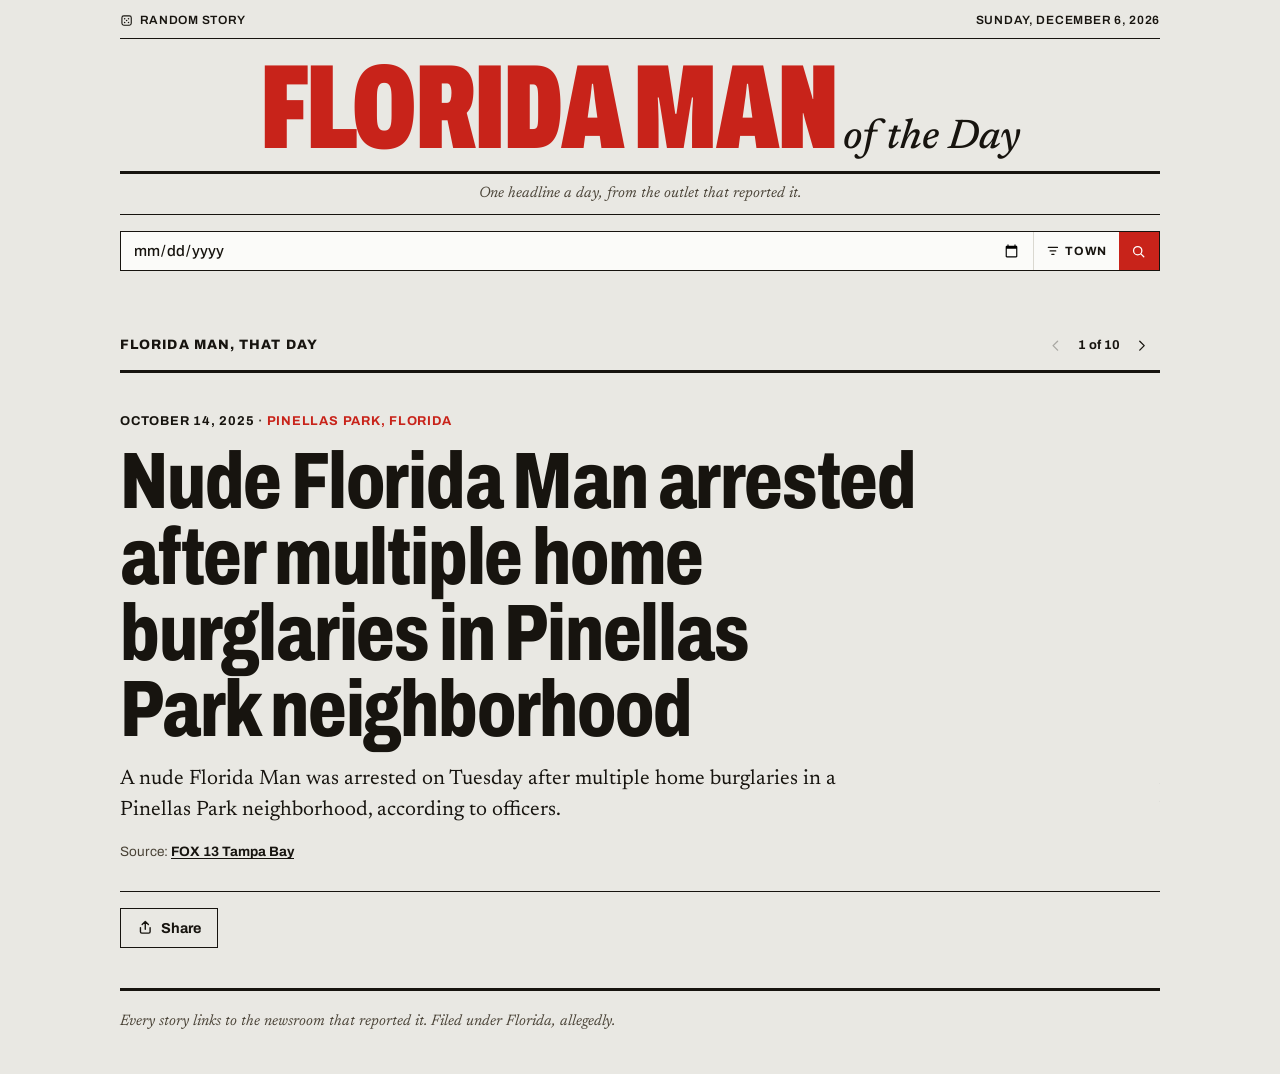
==== index.html @ 1512bf65 "Site build" ====
<!doctype html>
<html lang="en">
<head>
  <meta charset="utf-8">
  <meta http-equiv="Content-Security-Policy" content="default-src 'self'; script-src 'self'; style-src 'self'; font-src 'self'; img-src 'self' data:; connect-src 'self'; object-src 'none'; base-uri 'none'; form-action 'self'">
  <meta name="referrer" content="no-referrer">
  <meta name="fm-mode" content="static">
  <meta name="viewport" content="width=device-width, initial-scale=1">
  <meta name="description" content="One Florida Man headline a day, from the outlet that reported it.">
  <meta name="theme-color" content="#e9e8e3">
  <title>Florida Man of the Day</title>
  <link rel="preload" href="fonts/archivo.woff2" as="font" type="font/woff2" crossorigin>
  <link rel="stylesheet" href="style.css">
  <script src="app.js" defer></script>
</head>
<body>
  <header class="masthead">
    <div class="masthead-strip">
      <button id="random-button" class="strip-button" type="button">
        <svg class="icon" viewBox="0 0 24 24" aria-hidden="true"><rect x="3.5" y="3.5" width="17" height="17" rx="3.5"/><circle cx="8.5" cy="8.5" r="1.4"/><circle cx="15.5" cy="15.5" r="1.4"/><circle cx="12" cy="12" r="1.4"/><circle cx="15.5" cy="8.5" r="1.4"/><circle cx="8.5" cy="15.5" r="1.4"/></svg>
        <span>Random story</span>
      </button>
      <span id="dateline"></span>
    </div>
    <a class="masthead-title" href="./" aria-label="Florida Man of the Day, home">
      <span class="masthead-name">Florida Man</span>
      <span class="masthead-of">of the Day</span>
    </a>
    <p class="masthead-tag">One headline a day, from the outlet that reported it.</p>
  </header>

  <main class="page">
    <form id="search-form" class="search" action="./" method="get" role="search" aria-label="Find a story">
      <div class="search-bar">
        <label class="visually-hidden" for="date">Date</label>
        <input id="date" name="date" type="date" min="2004-01-01">
        <button id="town-toggle" class="town-toggle" type="button" aria-expanded="false" aria-controls="town-row">
          <svg class="icon" viewBox="0 0 24 24" aria-hidden="true"><path d="M4 6h16M7 12h10M10 18h4"/></svg>
          <span>Town</span>
        </button>
        <button class="search-go" type="submit" aria-label="Search">
          <svg class="icon" viewBox="0 0 24 24" aria-hidden="true"><circle cx="10.5" cy="10.5" r="6.5"/><path d="M15.5 15.5L20 20"/></svg>
        </button>
      </div>
      <div id="town-row" class="town-row" hidden>
        <label for="town">Only stories from</label>
        <input id="town" name="town" type="text" autocomplete="off"
               placeholder="Start typing, e.g. Tampa" enterkeyhint="search" list="town-list">
        <datalist id="town-list"></datalist>
      </div>
    </form>

    <p id="status" class="status" role="status" aria-live="polite"></p>

    <section id="results" class="results" aria-labelledby="results-title">
      <div class="results-head">
        <h2 id="results-title" class="results-title">Today’s Florida Man</h2>
        <div class="pager">
          <button id="previous" class="nav-button" type="button" aria-label="Previous story">
            <svg class="icon" viewBox="0 0 24 24" aria-hidden="true"><path d="M15 5l-7 7 7 7"/></svg>
          </button>
          <p id="position" class="position" aria-live="polite"></p>
          <button id="next" class="nav-button" type="button" aria-label="Next story">
            <svg class="icon" viewBox="0 0 24 24" aria-hidden="true"><path d="M9 5l7 7-7 7"/></svg>
          </button>
        </div>
      </div>
      <div id="message" class="notice" hidden></div>

      <div id="carousel" class="carousel" tabindex="0"
           aria-roledescription="carousel" aria-label="Florida Man stories"></div>

      <div class="story-nav">
        <button id="share" class="button button-ghost share" type="button">
          <svg class="icon" viewBox="0 0 24 24" aria-hidden="true"><path d="M12 15V3.5M7.5 8L12 3.5 16.5 8M5 12.5v6a2 2 0 0 0 2 2h10a2 2 0 0 0 2-2v-6"/></svg>
          <span id="share-label">Share</span>
        </button>
      </div>
    </section>
  </main>

  <footer class="site-footer">
    <p>Every story links to the newsroom that reported it. Filed under Florida, allegedly.</p>
  </footer>
</body>
</html>
---- style.css ----
@font-face {
  font-family: "Archivo";
  src: url("fonts/archivo.woff2") format("woff2");
  font-weight: 100 900;
  font-stretch: 62% 125%;
  font-display: swap;
}
@font-face {
  font-family: "Newsreader";
  src: url("fonts/newsreader.woff2") format("woff2");
  font-weight: 200 800;
  font-display: swap;
}
@font-face {
  font-family: "Newsreader";
  src: url("fonts/newsreader-italic.woff2") format("woff2");
  font-weight: 200 800;
  font-style: italic;
  font-display: swap;
}

:root {
  --paper: #e9e8e3;
  --paper-deep: #dad8d0;
  --ink: #17140f;
  --ink-soft: #4a4337;
  --rule: #17140f;
  --red: #c8231a;
  --red-deep: #9e1810;
  --field: #fbfbf9;
  --sans: "Archivo", "Helvetica Neue", Arial, sans-serif;
  --serif: "Newsreader", Georgia, "Times New Roman", serif;
  --gutter: clamp(1rem, 4vw, 2.5rem);
  --measure: 1120px;
  color-scheme: light;
}

* { box-sizing: border-box; }
html { -webkit-text-size-adjust: 100%; }
body {
  margin: 0;
  background: var(--paper);
  color: var(--ink);
  font-family: var(--serif);
  font-size: 1.0625rem;
  line-height: 1.5;
  caret-color: var(--red);
}
::selection { background: var(--red); color: var(--paper); }
[hidden] { display: none !important; }
a { color: inherit; text-underline-offset: .18em; text-decoration-thickness: 1px; }
:focus-visible { outline: 3px solid var(--red); outline-offset: 3px; }

.icon {
  width: 1.15em;
  height: 1.15em;
  flex: none;
  fill: none;
  stroke: currentColor;
  stroke-width: 2;
  stroke-linecap: round;
  stroke-linejoin: round;
}
#random-button .icon circle { fill: currentColor; stroke: none; }

/* Masthead */
.masthead {
  max-width: var(--measure);
  margin: 0 auto;
  padding: 0 var(--gutter);
  text-align: center;
}
.masthead-strip {
  display: flex;
  justify-content: space-between;
  gap: 1rem;
  padding: .7rem 0 .55rem;
  border-bottom: 1px solid var(--rule);
  font-family: var(--sans);
  font-size: .75rem;
  font-weight: 600;
  letter-spacing: .06em;
  text-transform: uppercase;
}
.masthead-title {
  display: flex;
  flex-wrap: wrap;
  align-items: baseline;
  justify-content: center;
  column-gap: .35em;
  padding: clamp(.6rem, 2vw, 1.1rem) 0 0;
  color: var(--ink);
  text-decoration: none;
}
.masthead-name {
  font-family: var(--sans);
  font-size: clamp(3.4rem, 15vw, 7.5rem);
  font-weight: 900;
  font-stretch: 62%;
  line-height: .86;
  letter-spacing: -.02em;
  text-transform: uppercase;
  color: var(--red);
}
.masthead-of {
  font-family: var(--serif);
  font-size: clamp(1.4rem, 5vw, 2.6rem);
  font-style: italic;
  font-weight: 500;
  line-height: 1;
}
.masthead-tag {
  margin: .7rem 0 0;
  padding: .55rem 0;
  border-top: 3px solid var(--rule);
  border-bottom: 1px solid var(--rule);
  font-style: italic;
  font-size: .95rem;
  color: var(--ink-soft);
}

.page {
  max-width: var(--measure);
  margin: 0 auto;
  padding: 0 var(--gutter);
}

/* Search: one slim bar */
.visually-hidden {
  position: absolute; width: 1px; height: 1px; margin: -1px; padding: 0;
  overflow: hidden; clip: rect(0 0 0 0); white-space: nowrap; border: 0;
}
.search { margin-top: 1rem; }
.search-bar {
  display: grid;
  grid-template-columns: minmax(0, 1fr) auto 2.5rem;
  align-items: stretch;
  height: 2.5rem;
  border: 1px solid var(--ink);
  background: var(--field);
}
.search-bar:focus-within { outline: 3px solid var(--red); outline-offset: 1px; }
.search-bar input {
  min-width: 0;
  padding: 0 .75rem;
  border: 0;
  background: transparent;
  color: var(--ink);
  font: 500 .95rem/1 var(--sans);
}
.search-bar input:focus { outline: none; }
.search-bar input::placeholder { color: #7a7060; }
.town-toggle {
  display: inline-flex;
  align-items: center;
  gap: .35rem;
  padding: 0 .75rem;
  border: 0;
  border-left: 1px solid var(--paper-deep);
  background: transparent;
  color: var(--ink);
  font: 700 .75rem/1 var(--sans);
  letter-spacing: .06em;
  text-transform: uppercase;
  cursor: pointer;
}
.town-toggle:hover, .town-toggle[aria-expanded="true"] { color: var(--red); }
.town-toggle:focus-visible { outline-offset: -4px; }
.town-row {
  display: flex;
  align-items: center;
  gap: .6rem;
  margin-top: .5rem;
}
.town-row[hidden] { display: none; }
.town-row label { font: italic .9rem/1.2 var(--serif); white-space: nowrap; }
.town-row input {
  flex: 1;
  min-width: 0;
  height: 2.25rem;
  padding: 0 .75rem;
  border: 1px solid var(--ink);
  background: var(--field);
  color: var(--ink);
  font: 500 .95rem/1 var(--sans);
}
.town-row input:focus { outline: 3px solid var(--red); outline-offset: 1px; }
.town-row input::placeholder { color: #7a7060; }
.search-go {
  display: grid;
  place-items: center;
  border: 0;
  background: var(--red);
  color: #fff;
  cursor: pointer;
  transition: background-color .15s ease-out;
}
.search-go:hover { background: var(--red-deep); }
.search-go:focus-visible { outline-offset: -4px; outline-color: #fff; }

.strip-button {
  display: inline-flex;
  align-items: center;
  gap: .4rem;
  padding: 0;
  border: 0;
  background: none;
  color: var(--ink);
  font: inherit;
  letter-spacing: inherit;
  text-transform: inherit;
  cursor: pointer;
}
.strip-button:hover { color: var(--red); }
.strip-button:disabled { opacity: .5; cursor: wait; }
.strip-button .icon { width: 1.1em; height: 1.1em; }

.button {
  display: inline-flex;
  align-items: center;
  justify-content: center;
  gap: .45rem;
  height: 2.5rem;
  padding: 0 1rem;
  border: 1px solid var(--ink);
  border-radius: 0;
  background: transparent;
  color: var(--ink);
  font: 700 .9rem/1 var(--sans);
  cursor: pointer;
  transition: background-color .15s ease-out, color .15s ease-out;
}
.button-ghost:hover { background: var(--ink); color: var(--paper); }

.status {
  min-height: 1.5rem;
  margin: .5rem 0 0;
  font-family: var(--sans);
  font-size: .9rem;
  font-weight: 600;
  color: var(--red-deep);
}

/* Results */
.results { padding-bottom: 2.5rem; }
.results-head {
  display: flex;
  align-items: center;
  justify-content: space-between;
  gap: 1rem;
  margin-top: 1.5rem;
  padding-bottom: .4rem;
  border-bottom: 3px solid var(--rule);
}
.pager { display: flex; align-items: center; gap: .25rem; }
.results-title {
  margin: 0;
  font-family: var(--sans);
  font-size: .85rem;
  font-weight: 800;
  letter-spacing: .08em;
  text-transform: uppercase;
}
.notice {
  margin: 1.25rem 0 0;
  padding: .85rem 1rem;
  background: var(--paper-deep);
  font-size: 1.05rem;
  font-style: italic;
}

.carousel {
  display: flex;
  align-items: flex-start;
  overflow-x: auto;
  overscroll-behavior-x: contain;
  scroll-snap-type: x mandatory;
  scrollbar-width: none;
}
.carousel::-webkit-scrollbar { display: none; }
.carousel:focus-visible { outline-offset: 6px; }

.story-card {
  flex: 0 0 100%;
  min-width: 0;
  padding: 1.5rem 0 1.25rem;
  scroll-snap-align: start;
}
.story-card > p { margin: 0; }
.story-date,
.story-town {
  display: inline;
  font-family: var(--sans);
  font-size: .8rem;
  font-weight: 700;
  letter-spacing: .06em;
  text-transform: uppercase;
}
.story-town { color: var(--red); }
.story-town::before { content: " · "; color: var(--ink-soft); }
.story-card h3 {
  max-width: 22ch;
  margin: .6rem 0 1rem;
  font-family: var(--sans);
  font-size: clamp(2.1rem, 8.5vw, 5rem);
  font-weight: 800;
  font-stretch: 75%;
  line-height: .95;
  letter-spacing: -.015em;
  text-wrap: balance;
}
.story-summary {
  max-width: 62ch;
  font-size: clamp(1.1rem, 2.4vw, 1.3rem);
  line-height: 1.5;
}
.story-summary.is-generated { color: var(--ink-soft); font-style: italic; }
.story-source {
  margin-top: 1rem !important;
  font-family: var(--sans);
  font-size: .85rem;
  color: var(--ink-soft);
}
.story-source a { color: var(--ink); font-weight: 700; }
.story-source a:hover { color: var(--red); }

.summary-loading {
  max-width: 62ch;
  height: 4.2rem;
  background: linear-gradient(90deg, var(--paper-deep) 0%, #f2f1ec 50%, var(--paper-deep) 100%);
  background-size: 200% 100%;
  animation: shimmer 1.3s ease-in-out infinite;
}
@keyframes shimmer { to { background-position: -200% 0; } }

.story-nav {
  display: flex;
  align-items: center;
  gap: .5rem;
  padding-top: 1rem;
  border-top: 1px solid var(--rule);
}
.nav-button {
  display: grid;
  place-items: center;
  width: 2.25rem;
  height: 2.25rem;
  border: 0;
  background: transparent;
  color: var(--ink);
  cursor: pointer;
  transition: color .15s ease-out;
}
.nav-button:hover:not(:disabled) { color: var(--red); }
.nav-button:disabled { opacity: .3; cursor: default; }
.position {
  margin: 0;
  font-family: var(--sans);
  font-size: .8rem;
  font-weight: 700;
  font-variant-numeric: tabular-nums;
  white-space: nowrap;
}
.position:empty { display: none; }
.copy-field {
  width: 100%;
  height: 2.75rem;
  margin-top: .75rem;
  padding: 0 .6rem;
  border: 1px solid var(--ink);
  background: var(--field);
  font: 500 .95rem var(--sans);
}

.site-footer {
  max-width: var(--measure);
  margin: 0 auto;
  padding: 0 var(--gutter) 2.5rem;
  font-style: italic;
  font-size: .95rem;
  color: var(--ink-soft);
}
.site-footer p { margin: 0; padding-top: 1.25rem; border-top: 3px solid var(--rule); }

@media (min-width: 720px) {
  .story-card { padding: 2.25rem 0 1.75rem; }
}

@media (prefers-reduced-motion: reduce) {
  .summary-loading { animation: none; }
  .carousel { scroll-behavior: auto; }
  .button, .nav-button { transition: none; }
}

.carousel { transition: height .2s ease-out; }
@media (prefers-reduced-motion: reduce) { .carousel { transition: none; } }
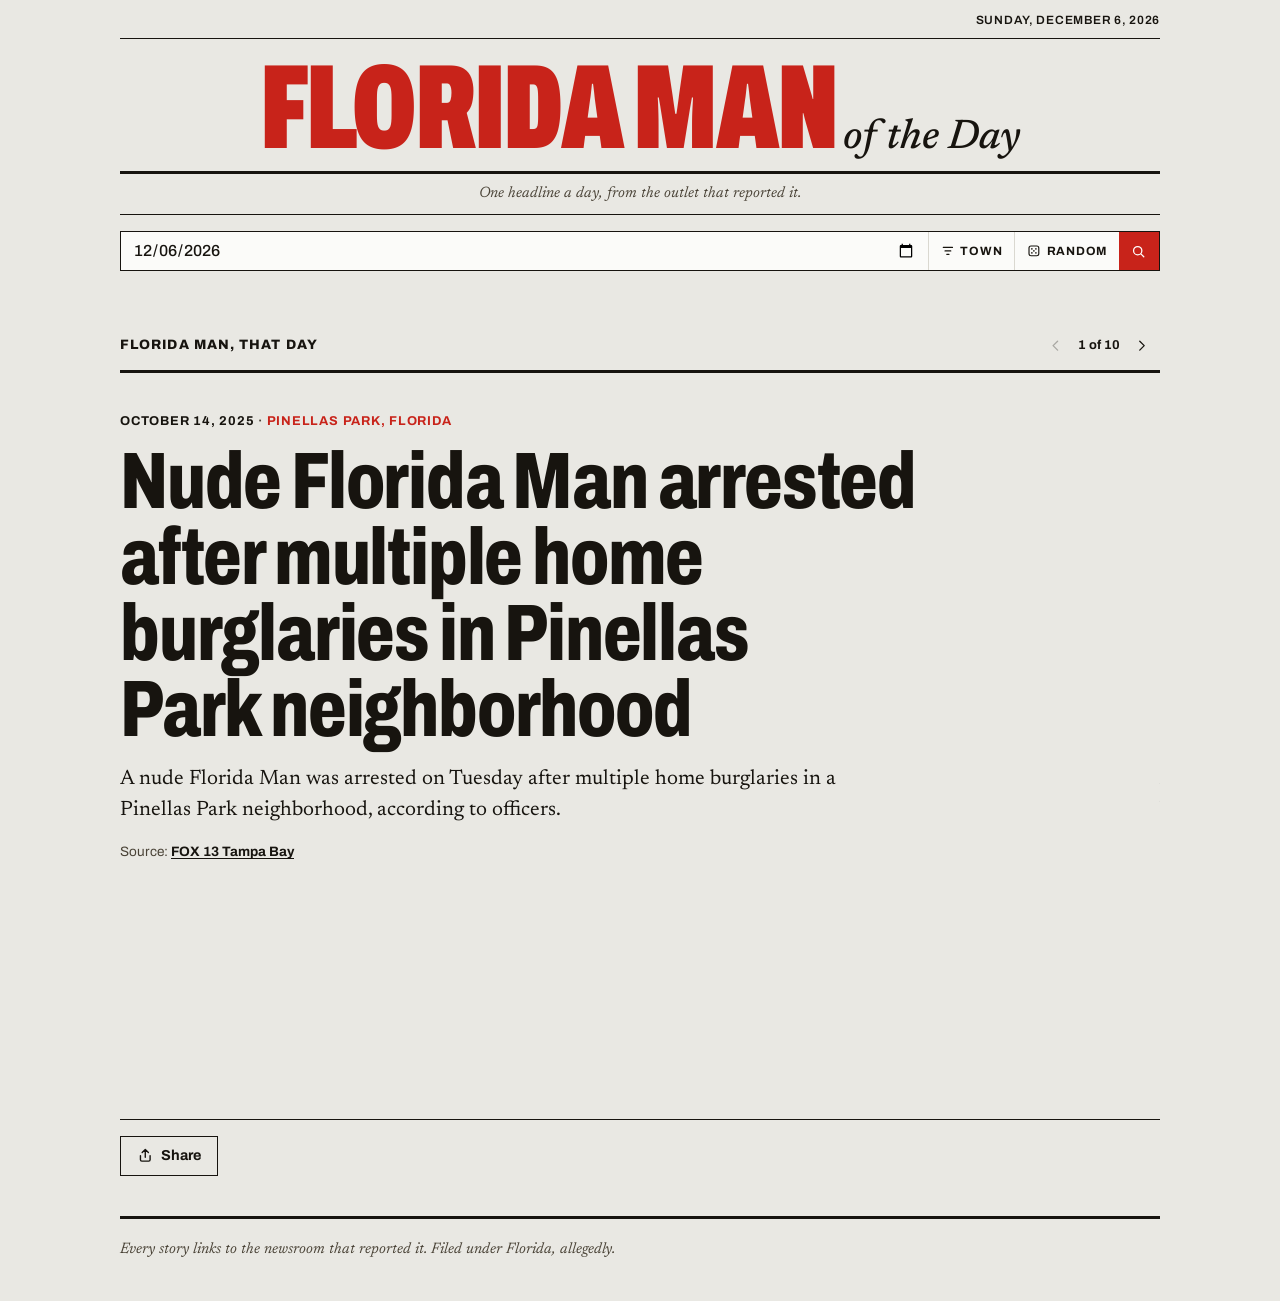
==== commit 7773d70f: "Site build" ====
--- a/index.html
+++ b/index.html
@@ -16,10 +16,6 @@
 <body>
   <header class="masthead">
     <div class="masthead-strip">
-      <button id="random-button" class="strip-button" type="button">
-        <svg class="icon" viewBox="0 0 24 24" aria-hidden="true"><rect x="3.5" y="3.5" width="17" height="17" rx="3.5"/><circle cx="8.5" cy="8.5" r="1.4"/><circle cx="15.5" cy="15.5" r="1.4"/><circle cx="12" cy="12" r="1.4"/><circle cx="15.5" cy="8.5" r="1.4"/><circle cx="8.5" cy="15.5" r="1.4"/></svg>
-        <span>Random story</span>
-      </button>
       <span id="dateline"></span>
     </div>
     <a class="masthead-title" href="./" aria-label="Florida Man of the Day, home">
@@ -38,15 +34,22 @@
           <svg class="icon" viewBox="0 0 24 24" aria-hidden="true"><path d="M4 6h16M7 12h10M10 18h4"/></svg>
           <span>Town</span>
         </button>
+        <button id="random-button" class="random-button" type="button" aria-label="Random story" title="Random story">
+          <svg class="icon" viewBox="0 0 24 24" aria-hidden="true"><rect x="3.5" y="3.5" width="17" height="17" rx="3.5"/><circle cx="8.5" cy="8.5" r="1.4"/><circle cx="15.5" cy="15.5" r="1.4"/><circle cx="12" cy="12" r="1.4"/><circle cx="15.5" cy="8.5" r="1.4"/><circle cx="8.5" cy="15.5" r="1.4"/></svg>
+          <span class="random-label">Random</span>
+        </button>
         <button class="search-go" type="submit" aria-label="Search">
           <svg class="icon" viewBox="0 0 24 24" aria-hidden="true"><circle cx="10.5" cy="10.5" r="6.5"/><path d="M15.5 15.5L20 20"/></svg>
         </button>
       </div>
       <div id="town-row" class="town-row" hidden>
         <label for="town">Only stories from</label>
-        <input id="town" name="town" type="text" autocomplete="off"
-               placeholder="Start typing, e.g. Tampa" enterkeyhint="search" list="town-list">
-        <datalist id="town-list"></datalist>
+        <div class="town-field">
+          <input id="town" name="town" type="text" autocomplete="off" autocapitalize="words"
+                 placeholder="Start typing, e.g. Tampa" enterkeyhint="search"
+                 role="combobox" aria-autocomplete="list" aria-expanded="false" aria-controls="town-list">
+          <ul id="town-list" class="town-suggestions" role="listbox" aria-label="Towns" hidden></ul>
+        </div>
       </div>
     </form>
 
--- a/style.css
+++ b/style.css
@@ -72,7 +72,7 @@
 }
 .masthead-strip {
   display: flex;
-  justify-content: space-between;
+  justify-content: flex-end;
   gap: 1rem;
   padding: .7rem 0 .55rem;
   border-bottom: 1px solid var(--rule);
@@ -130,10 +130,10 @@
   position: absolute; width: 1px; height: 1px; margin: -1px; padding: 0;
   overflow: hidden; clip: rect(0 0 0 0); white-space: nowrap; border: 0;
 }
-.search { margin-top: 1rem; }
+.search { position: relative; margin-top: 1rem; }
 .search-bar {
   display: grid;
-  grid-template-columns: minmax(0, 1fr) auto 2.5rem;
+  grid-template-columns: minmax(0, 1fr) auto auto 2.5rem;
   align-items: stretch;
   height: 2.5rem;
   border: 1px solid var(--ink);
@@ -146,7 +146,7 @@
   border: 0;
   background: transparent;
   color: var(--ink);
-  font: 500 .95rem/1 var(--sans);
+  font: 500 1rem/1 var(--sans); /* under 16px and iOS zooms the page on focus */
 }
 .search-bar input:focus { outline: none; }
 .search-bar input::placeholder { color: #7a7060; }
@@ -164,13 +164,22 @@
   text-transform: uppercase;
   cursor: pointer;
 }
-.town-toggle:hover, .town-toggle[aria-expanded="true"] { color: var(--red); }
+.town-toggle:hover, .town-toggle[aria-expanded="true"], .town-toggle.is-set { color: var(--red); }
+.town-toggle span { max-width: 9rem; overflow: hidden; text-overflow: ellipsis; white-space: nowrap; }
 .town-toggle:focus-visible { outline-offset: -4px; }
 .town-row {
+  position: absolute;
+  z-index: 6;
+  top: calc(100% + 6px);
+  left: 0;
+  right: 0;
   display: flex;
   align-items: center;
   gap: .6rem;
-  margin-top: .5rem;
+  padding: .75rem;
+  border: 1px solid var(--ink);
+  background: var(--paper);
+  box-shadow: 0 8px 20px rgb(0 0 0 / .14);
 }
 .town-row[hidden] { display: none; }
 .town-row label { font: italic .9rem/1.2 var(--serif); white-space: nowrap; }
@@ -182,8 +191,32 @@
   border: 1px solid var(--ink);
   background: var(--field);
   color: var(--ink);
-  font: 500 .95rem/1 var(--sans);
-}
+  font: 500 1rem/1 var(--sans); /* under 16px and iOS zooms the page on focus */
+}
+.town-field { position: relative; flex: 1; min-width: 0; }
+.town-row .town-field input { width: 100%; }
+.town-suggestions {
+  position: absolute;
+  z-index: 5;
+  top: calc(100% + 4px);
+  left: 0;
+  right: 0;
+  margin: 0;
+  padding: 0;
+  list-style: none;
+  border: 1px solid var(--ink);
+  background: var(--field);
+  box-shadow: 0 6px 16px rgb(0 0 0 / .12);
+}
+.town-suggestions[hidden] { display: none; }
+.town-suggestions li {
+  padding: .7rem .75rem;
+  font: 500 .95rem/1.2 var(--sans);
+  cursor: pointer;
+}
+.town-suggestions li + li { border-top: 1px solid var(--paper-deep); }
+.town-suggestions li:hover,
+.town-suggestions li[aria-selected="true"] { background: var(--paper-deep); color: var(--red); }
 .town-row input:focus { outline: 3px solid var(--red); outline-offset: 1px; }
 .town-row input::placeholder { color: #7a7060; }
 .search-go {
@@ -197,6 +230,26 @@
 }
 .search-go:hover { background: var(--red-deep); }
 .search-go:focus-visible { outline-offset: -4px; outline-color: #fff; }
+
+.random-button {
+  display: inline-flex;
+  align-items: center;
+  gap: .35rem;
+  padding: 0 .75rem;
+  border: 0;
+  border-left: 1px solid var(--paper-deep);
+  background: transparent;
+  color: var(--ink);
+  font: 700 .75rem/1 var(--sans);
+  letter-spacing: .06em;
+  text-transform: uppercase;
+  cursor: pointer;
+}
+.random-button:hover { color: var(--red); }
+.random-button:disabled { opacity: .5; cursor: wait; }
+.random-button:focus-visible { outline-offset: -4px; }
+.random-label { display: none; }
+@media (min-width: 560px) { .random-label { display: inline; } }
 
 .strip-button {
   display: inline-flex;
@@ -271,8 +324,8 @@
 
 .carousel {
   display: flex;
-  align-items: flex-start;
-  overflow-x: auto;
+  overflow-x: auto; /* cards stretch to the tallest one, so the controls never jump */
+  overflow-y: hidden;
   overscroll-behavior-x: contain;
   scroll-snap-type: x mandatory;
   scrollbar-width: none;
@@ -392,6 +445,4 @@
   .button, .nav-button { transition: none; }
 }
 
-.carousel { transition: height .2s ease-out; }
-@media (prefers-reduced-motion: reduce) { .carousel { transition: none; } }
-
+
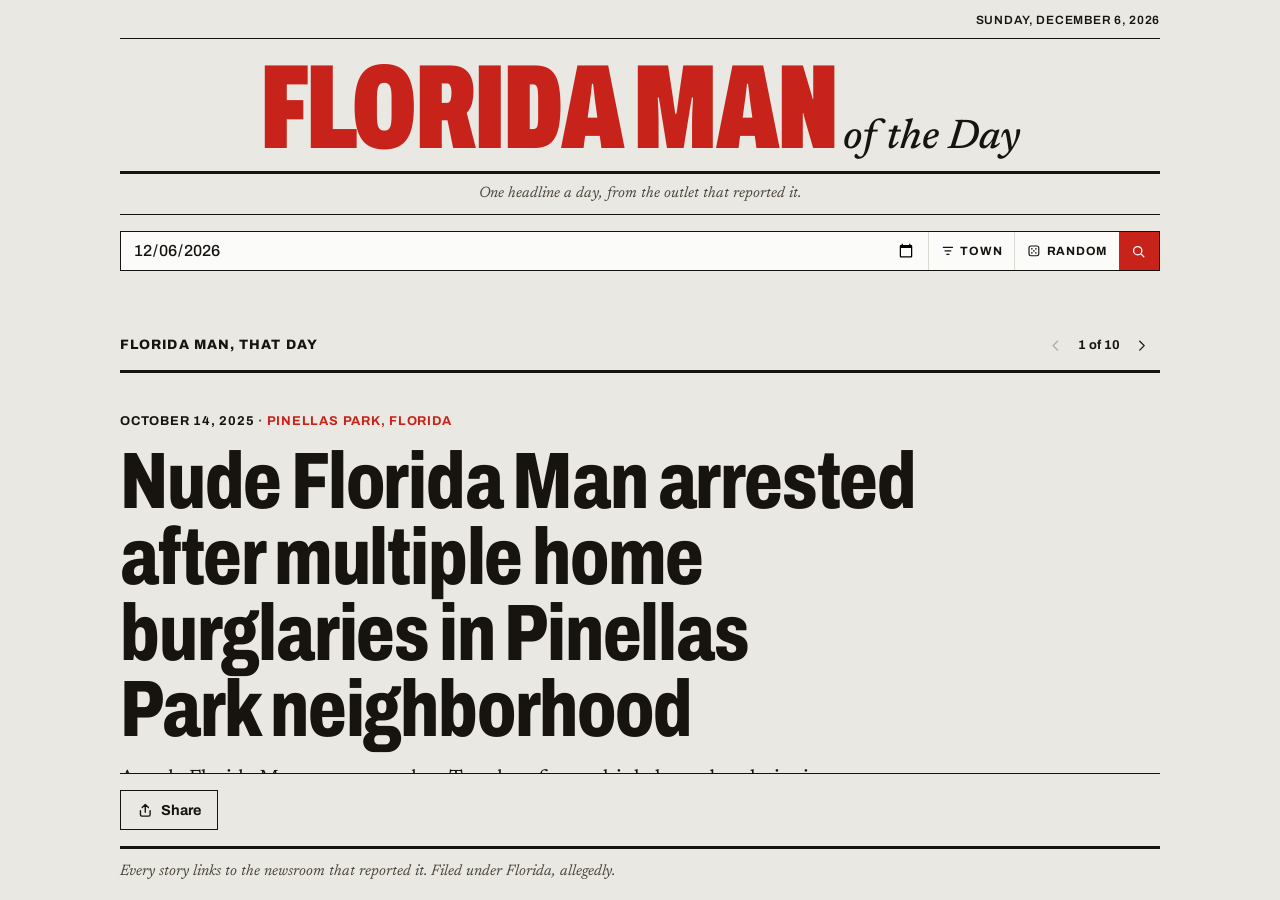
==== commit 3a74afa5: "Site build" ====
--- a/index.html
+++ b/index.html
@@ -10,8 +10,8 @@
   <meta name="theme-color" content="#e9e8e3">
   <title>Florida Man of the Day</title>
   <link rel="preload" href="fonts/archivo.woff2" as="font" type="font/woff2" crossorigin>
-  <link rel="stylesheet" href="style.css">
-  <script src="app.js" defer></script>
+  <link rel="stylesheet" href="style.css?v=0da7f99587">
+  <script src="app.js?v=ba8e45f670" defer></script>
 </head>
 <body>
   <header class="masthead">
--- a/style.css
+++ b/style.css
@@ -36,8 +36,10 @@
 }
 
 * { box-sizing: border-box; }
-html { -webkit-text-size-adjust: 100%; }
+/* Nothing may widen the page or bounce it: on a phone it should feel fixed. */
+html { -webkit-text-size-adjust: 100%; overflow-x: clip; overscroll-behavior: none; }
 body {
+  overflow-x: clip;
   margin: 0;
   background: var(--paper);
   color: var(--ink);
@@ -148,6 +150,9 @@
   color: var(--ink);
   font: 500 1rem/1 var(--sans); /* under 16px and iOS zooms the page on focus */
 }
+/* iOS gives date inputs an intrinsic min-width that can push the bar past the screen. */
+.search-bar input[type="date"] { width: 100%; min-width: 0; -webkit-appearance: none; appearance: none; }
+.search-bar input[type="date"]::-webkit-date-and-time-value { text-align: left; }
 .search-bar input:focus { outline: none; }
 .search-bar input::placeholder { color: #7a7060; }
 .town-toggle {
@@ -446,3 +451,36 @@
 }
 
 
+
+/* App shell: the page is exactly one screen tall and never scrolls. Only the
+   story card scrolls, inside itself, when a story runs long, so nothing else
+   on the page moves. The document itself can't scroll (html is hidden, not
+   clip, so iOS has nothing to drag), and the body is pinned to the screen. */
+html { height: 100%; overflow: hidden; }
+body {
+  position: fixed;
+  inset: 0;
+  display: flex;
+  flex-direction: column;
+  overflow: hidden;
+}
+.masthead, .page, .site-footer { width: 100%; }
+.masthead, .site-footer { flex: none; }
+.page { flex: 1; min-height: 0; display: flex; flex-direction: column; }
+.search, .status { flex: none; }
+.results { flex: 1; min-height: 0; display: flex; flex-direction: column; padding-bottom: 1rem; }
+.results-head, .notice, .story-nav { flex: none; }
+.carousel { flex: 1; min-height: 0; }
+.story-card {
+  overflow-y: auto;
+  overscroll-behavior-y: contain;
+  scrollbar-width: thin;
+}
+.site-footer { padding-bottom: max(1rem, env(safe-area-inset-bottom)); }
+.site-footer p { padding-top: .75rem; }
+
+/* Short phones: give the story the room the masthead was using. */
+@media (max-height: 720px) {
+  .masthead-tag { display: none; }
+  .results-head { margin-top: .75rem; }
+}
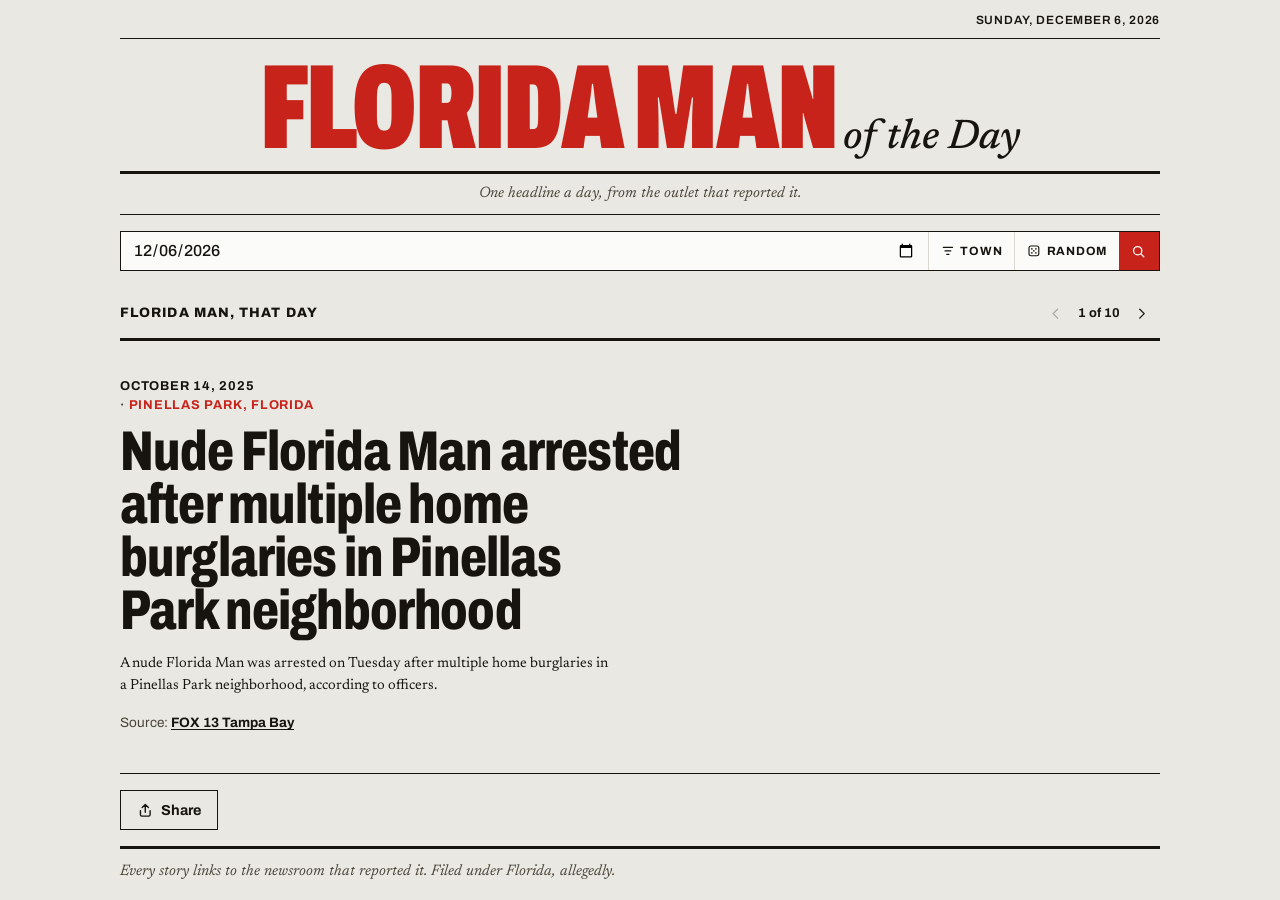
==== commit 56847521: "Site build" ====
--- a/index.html
+++ b/index.html
@@ -10,8 +10,8 @@
   <meta name="theme-color" content="#e9e8e3">
   <title>Florida Man of the Day</title>
   <link rel="preload" href="fonts/archivo.woff2" as="font" type="font/woff2" crossorigin>
-  <link rel="stylesheet" href="style.css?v=0da7f99587">
-  <script src="app.js?v=ba8e45f670" defer></script>
+  <link rel="stylesheet" href="style.css?v=97ccc082be">
+  <script src="app.js?v=b3ef21567e" defer></script>
 </head>
 <body>
   <header class="masthead">
--- a/style.css
+++ b/style.css
@@ -360,7 +360,7 @@
   max-width: 22ch;
   margin: .6rem 0 1rem;
   font-family: var(--sans);
-  font-size: clamp(2.1rem, 8.5vw, 5rem);
+  font-size: calc(var(--fit, 1) * clamp(2.1rem, 8.5vw, 5rem));
   font-weight: 800;
   font-stretch: 75%;
   line-height: .95;
@@ -369,7 +369,7 @@
 }
 .story-summary {
   max-width: 62ch;
-  font-size: clamp(1.1rem, 2.4vw, 1.3rem);
+  font-size: calc(var(--fit, 1) * clamp(1.1rem, 2.4vw, 1.3rem));
   line-height: 1.5;
 }
 .story-summary.is-generated { color: var(--ink-soft); font-style: italic; }
@@ -471,16 +471,41 @@
 .results { flex: 1; min-height: 0; display: flex; flex-direction: column; padding-bottom: 1rem; }
 .results-head, .notice, .story-nav { flex: none; }
 .carousel { flex: 1; min-height: 0; }
+/* Stories don't scroll either. app.js lowers --fit on a long story until
+   its type fits the card; only past that does the summary lose lines. */
 .story-card {
-  overflow-y: auto;
-  overscroll-behavior-y: contain;
-  scrollbar-width: thin;
-}
+  display: flex;
+  flex-direction: column;
+  overflow: hidden;
+}
+.story-card h3 { flex: none; }
+.story-summary {
+  flex: 0 1 auto;
+  min-height: 0;
+  overflow: hidden;
+  display: -webkit-box;
+  -webkit-box-orient: vertical;
+}
+.story-source { flex: none; }
+.status:empty { min-height: 0; margin: 0; }
 .site-footer { padding-bottom: max(1rem, env(safe-area-inset-bottom)); }
 .site-footer p { padding-top: .75rem; }
 
-/* Short phones: give the story the room the masthead was using. */
-@media (max-height: 720px) {
+/* Phones: the masthead and chrome shrink so the story gets the screen. */
+@media (max-width: 559px) {
+  .masthead-strip { padding: .45rem 0 .35rem; font-size: .68rem; }
+  .masthead-title { padding-top: .45rem; padding-bottom: .55rem; border-bottom: 3px solid var(--rule); }
+  .masthead-name { font-size: clamp(2.4rem, 11vw, 3.4rem); }
+  .masthead-of { font-size: clamp(1.1rem, 4vw, 1.4rem); }
   .masthead-tag { display: none; }
-  .results-head { margin-top: .75rem; }
-}
+  .search { margin-top: .75rem; }
+  .results-head { margin-top: .9rem; }
+  .story-card { padding: .9rem 0 .75rem; }
+  .story-card h3 { margin: .45rem 0 .6rem; font-size: calc(var(--fit, 1) * clamp(1.75rem, 7.6vw, 2.2rem)); }
+  .story-summary { font-size: calc(var(--fit, 1) * 1.05rem); line-height: 1.45; }
+  .story-source { margin-top: .7rem !important; }
+  .story-nav { padding-top: .7rem; }
+  .site-footer { font-size: .8rem; }
+  .site-footer p { padding-top: .5rem; }
+}
+
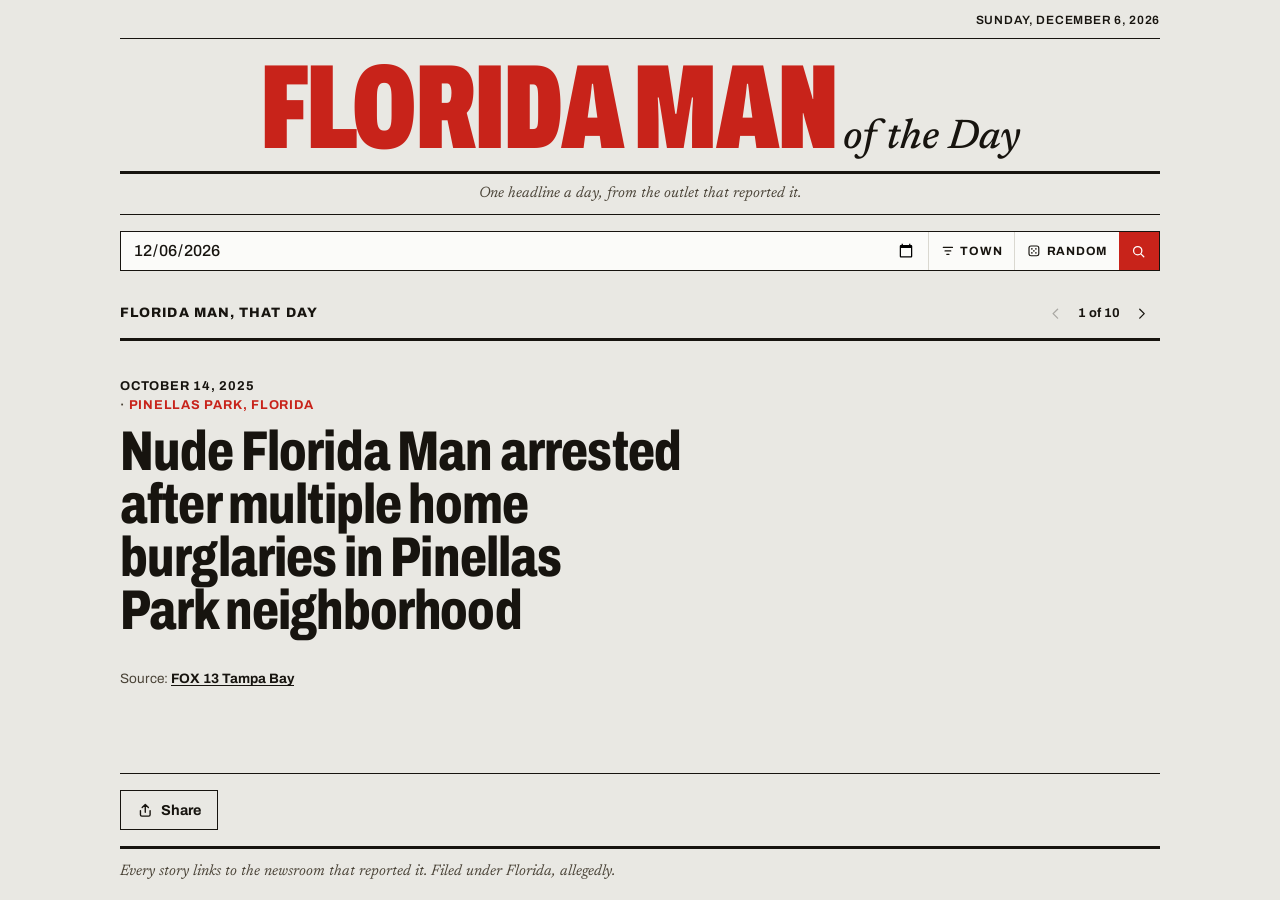
==== commit f3bf637e: "Site build" ====
--- a/index.html
+++ b/index.html
@@ -2,7 +2,7 @@
 <html lang="en">
 <head>
   <meta charset="utf-8">
-  <meta http-equiv="Content-Security-Policy" content="default-src 'self'; script-src 'self'; style-src 'self'; font-src 'self'; img-src 'self' data:; connect-src 'self'; object-src 'none'; base-uri 'none'; form-action 'self'">
+  <meta http-equiv="Content-Security-Policy" content="default-src 'self'; script-src 'self'; style-src 'self'; font-src 'self'; img-src 'self' data: https:; connect-src 'self'; object-src 'none'; base-uri 'none'; form-action 'self'">
   <meta name="referrer" content="no-referrer">
   <meta name="fm-mode" content="static">
   <meta name="viewport" content="width=device-width, initial-scale=1">
@@ -10,8 +10,8 @@
   <meta name="theme-color" content="#e9e8e3">
   <title>Florida Man of the Day</title>
   <link rel="preload" href="fonts/archivo.woff2" as="font" type="font/woff2" crossorigin>
-  <link rel="stylesheet" href="style.css?v=97ccc082be">
-  <script src="app.js?v=b3ef21567e" defer></script>
+  <link rel="stylesheet" href="style.css?v=9874289292">
+  <script src="app.js?v=dfd5eef151" defer></script>
 </head>
 <body>
   <header class="masthead">
--- a/style.css
+++ b/style.css
@@ -487,6 +487,15 @@
   -webkit-box-orient: vertical;
 }
 .story-source { flex: none; }
+/* The photo takes whatever height the card has left. */
+.story-image {
+  display: block;
+  flex: 1 1 0;
+  min-height: 8rem;
+  width: 100%;
+  object-fit: cover;
+  background: color-mix(in srgb, var(--ink-soft) 12%, transparent);
+}
 .status:empty { min-height: 0; margin: 0; }
 .site-footer { padding-bottom: max(1rem, env(safe-area-inset-bottom)); }
 .site-footer p { padding-top: .75rem; }
